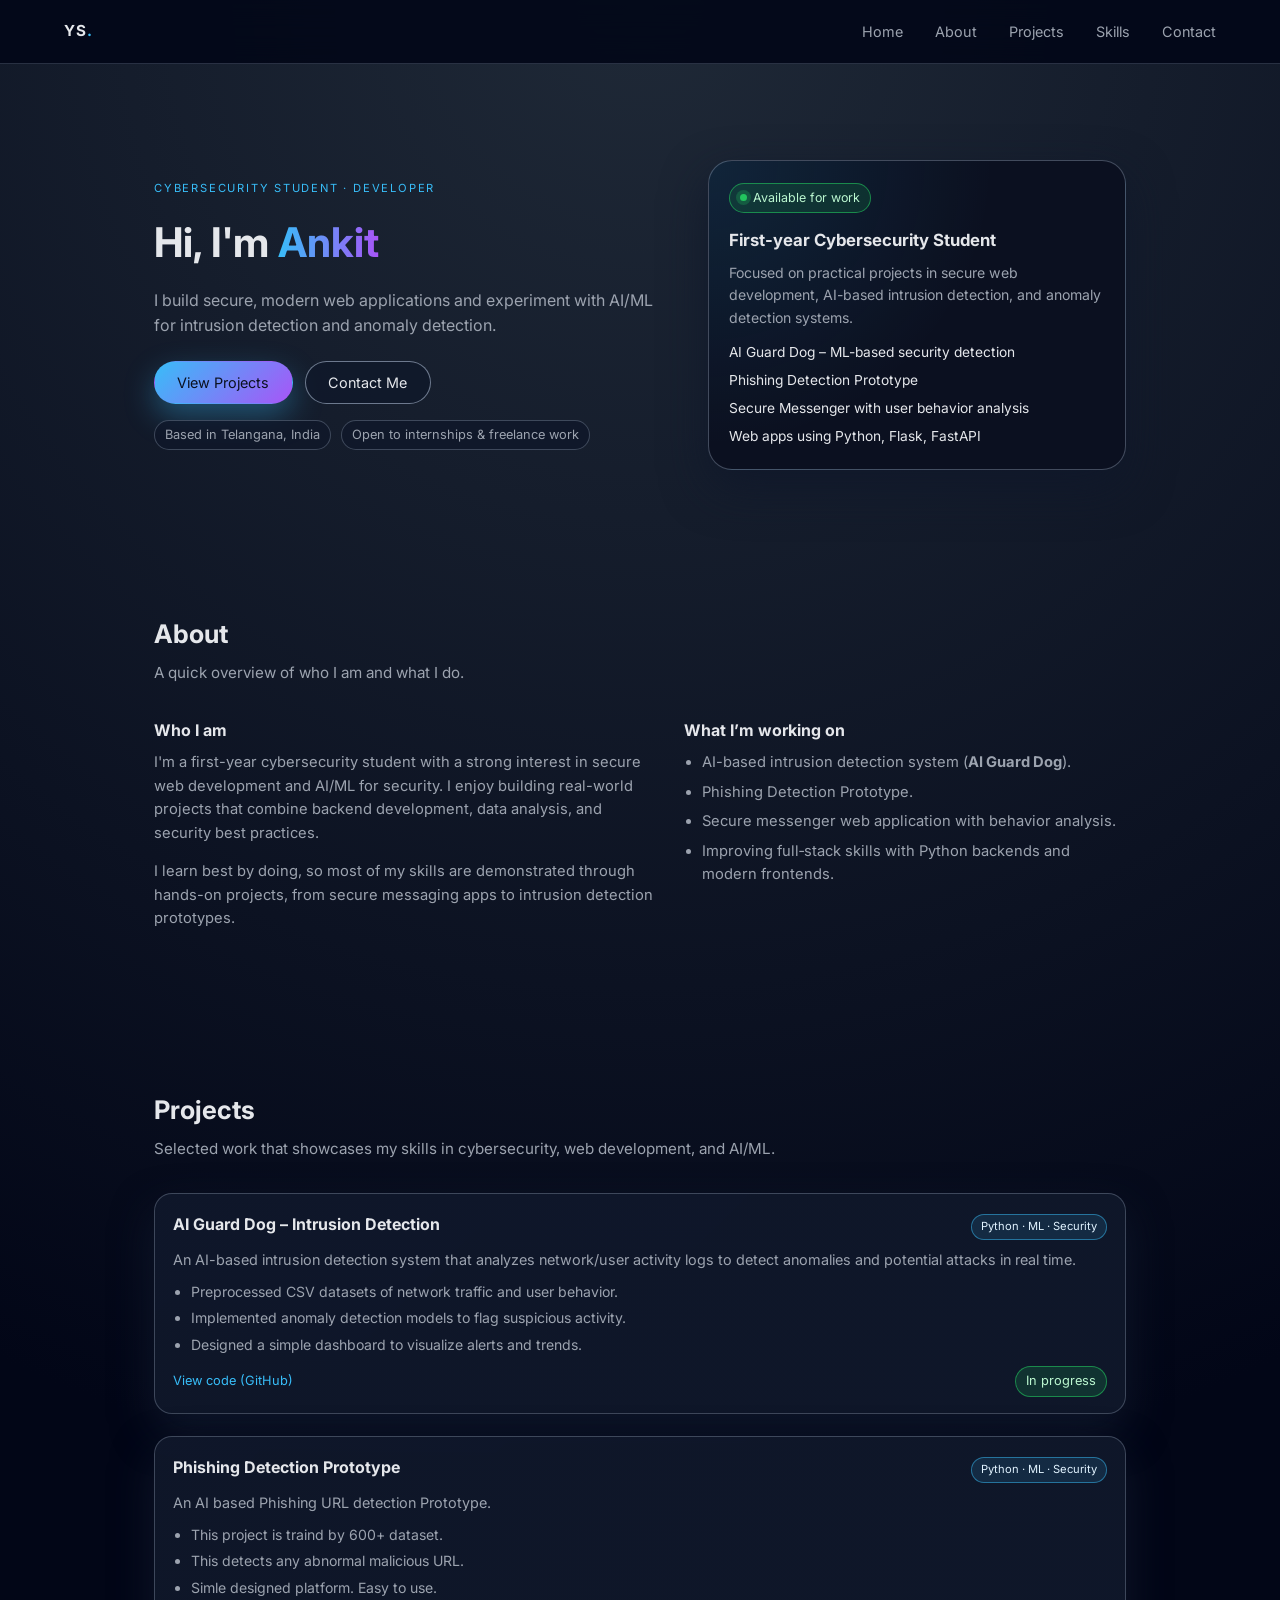
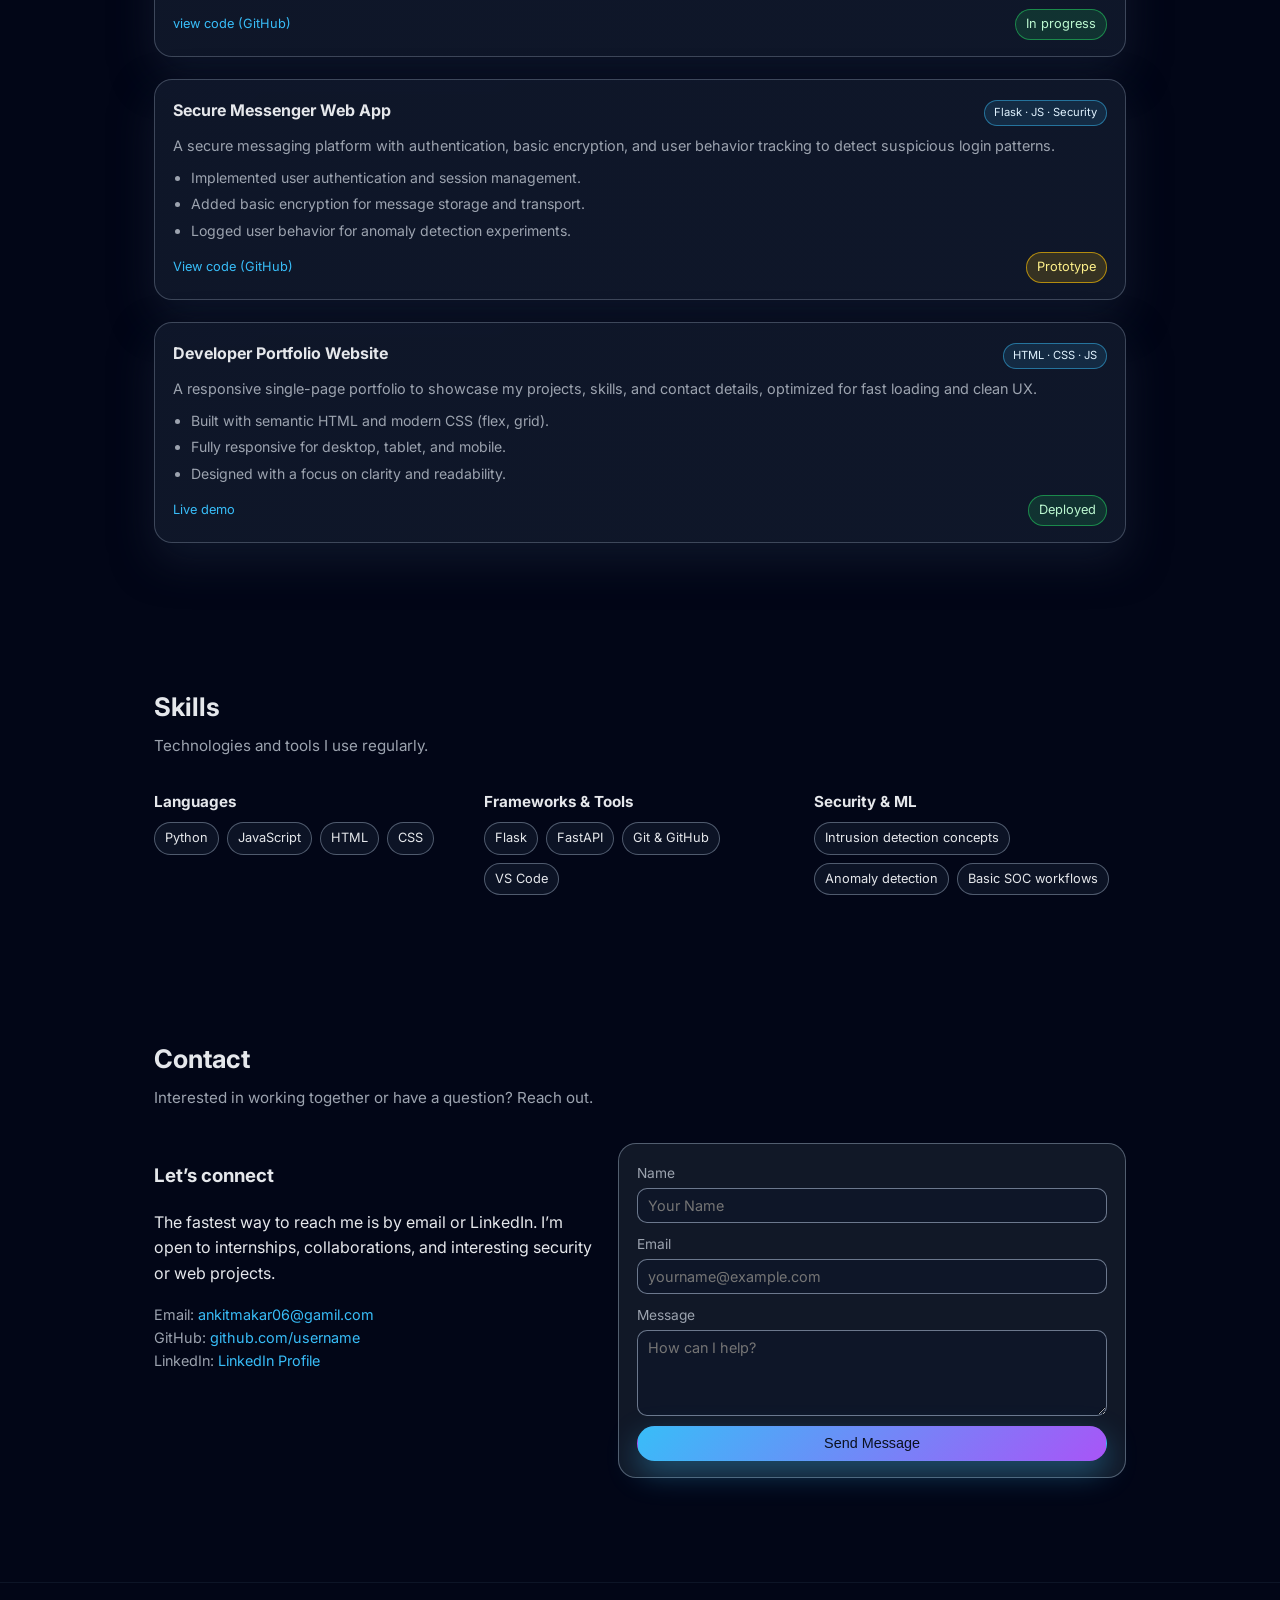
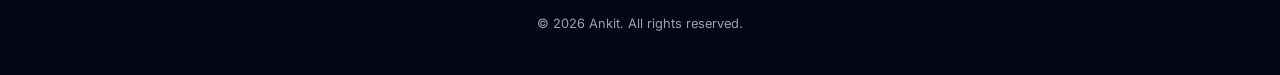
==== Portfolio/index.html @ e5dfcb3a "second part" ====
<!DOCTYPE html>
<html lang="en">
<head>
  <meta charset="UTF-8" />
  <meta name="viewport" content="width=device-width, initial-scale=1.0" />
  <title>Ankit Makar | Cybersecurity & Developer Portfolio</title>
  <link rel="stylesheet" href="style.css" />
  <link rel="preconnect" href="https://fonts.googleapis.com">
  <link rel="preconnect" href="https://fonts.gstatic.com" crossorigin>
  <link href="https://fonts.googleapis.com/css2?family=Inter:wght@300;400;500;600;700&display=swap" rel="stylesheet">
</head>
<body>
  <header class="top-nav">
    <div class="logo">YS<span>.</span></div>
    <nav>
      <a href="#home">Home</a>
      <a href="#about">About</a>
      <a href="#projects">Projects</a>
      <a href="#skills">Skills</a>
      <a href="#contact">Contact</a>
    </nav>
  </header>

  <main>
    <!-- Hero -->
    <section id="home" class="hero section">
      <div class="hero-text">
        <p class="eyebrow">Cybersecurity Student · Developer</p>
        <h1>Hi, I'm <span class="accent">Ankit</span></h1>
        <p class="subtitle">
          I build secure, modern web applications and experiment with AI/ML for intrusion detection and anomaly detection.
        </p>
        <div class="hero-actions">
          <a href="#projects" class="btn primary-btn">View Projects</a>
          <a href="#contact" class="btn ghost-btn">Contact Me</a>
        </div>
        <div class="hero-meta">
          <span>Based in Telangana, India</span>
          <span>Open to internships & freelance work</span>
        </div>
      </div>
      <div class="hero-card">
        <div class="status-badge">
          <span class="dot"></span>
          Available for work
        </div>
        <h2>First-year Cybersecurity Student</h2>
        <p>
          Focused on practical projects in secure web development, AI-based intrusion detection, and anomaly detection systems.
        </p>
        <ul class="hero-list">
          <li>AI Guard Dog – ML-based security detection</li>
          <li>Phishing Detection Prototype</li>
          <li>Secure Messenger with user behavior analysis</li>
          <li>Web apps using Python, Flask, FastAPI</li>
        </ul>
      </div>
    </section>

    <!-- About -->
    <section id="about" class="section">
      <div class="section-header">
        <h2>About</h2>
        <p>A quick overview of who I am and what I do.</p>
      </div>
      <div class="about-grid">
        <div>
          <h3>Who I am</h3>
          <p>
            I'm a first-year cybersecurity student with a strong interest in secure web development and AI/ML for security. 
            I enjoy building real-world projects that combine backend development, data analysis, and security best practices.
          </p>
          <p>
            I learn best by doing, so most of my skills are demonstrated through hands-on projects, from secure messaging apps to 
            intrusion detection prototypes.
          </p>
        </div>
        <div>
          <h3>What I’m working on</h3>
          <ul class="bullet-list">
            <li>AI-based intrusion detection system (<strong>AI Guard Dog</strong>).</li>
            <li>Phishing Detection Prototype.</li>
            <li>Secure messenger web application with behavior analysis.</li>
            <li>Improving full‑stack skills with Python backends and modern frontends.</li>
          </ul>
        </div>
      </div>
    </section>

    <!-- Projects -->
    <section id="projects" class="section">
      <div class="section-header">
        <h2>Projects</h2>
        <p>Selected work that showcases my skills in cybersecurity, web development, and AI/ML.</p>
      </div>

      <div class="projects-grid">
        <!-- Project 1 -->
        <article class="project-card">
          <div class="project-header">
            <h3>AI Guard Dog – Intrusion Detection</h3>
            <span class="tag">Python · ML · Security</span>
          </div>
          <p>
            An AI-based intrusion detection system that analyzes network/user activity logs to detect anomalies and potential attacks in real time.
          </p>
          <ul class="project-points">
            <li>Preprocessed CSV datasets of network traffic and user behavior.</li>
            <li>Implemented anomaly detection models to flag suspicious activity.</li>
            <li>Designed a simple dashboard to visualize alerts and trends.</li>
          </ul>
          <div class="project-footer">
            <a href="#" class="text-link">View code (GitHub)</a>
            <span class="pill">In progress</span>
          </div>
        </article>
        <!--Project 4-->
        <article class="project-card">
            <div class="project-header">
                <h3>Phishing Detection Prototype</h3>
                <span class="tag">Python · ML · Security</span>
            </div>
            <p>
              An AI based Phishing URL detection Prototype.
            </p>
            <ul class="project-points">
                <li>This project is traind by 600+ dataset.</li>
                <li>This detects any abnormal malicious URL.</li>
                <li>Simle designed platform. Easy to use.</li>
            </ul>
            <div class="project-footer">
                <a href="#" class="text-link">view code (GitHub)</a>
                <span class="pill">In progress</span>
            </div>
        </article>
        <!-- Project 2 -->
        <article class="project-card">
          <div class="project-header">
            <h3>Secure Messenger Web App</h3>
            <span class="tag">Flask · JS · Security</span>
          </div>
          <p>
            A secure messaging platform with authentication, basic encryption, and user behavior tracking to detect suspicious login patterns.
          </p>
          <ul class="project-points">
            <li>Implemented user authentication and session management.</li>
            <li>Added basic encryption for message storage and transport.</li>
            <li>Logged user behavior for anomaly detection experiments.</li>
          </ul>
          <div class="project-footer">
            <a href="#" class="text-link">View code (GitHub)</a>
            <span class="pill pill-secondary">Prototype</span>
          </div>
        </article>

        <!-- Project 3 -->
        <article class="project-card">
          <div class="project-header">
            <h3>Developer Portfolio Website</h3>
            <span class="tag">HTML · CSS · JS</span>
          </div>
          <p>
            A responsive single-page portfolio to showcase my projects, skills, and contact details, optimized for fast loading and clean UX.
          </p>
          <ul class="project-points">
            <li>Built with semantic HTML and modern CSS (flex, grid).</li>
            <li>Fully responsive for desktop, tablet, and mobile.</li>
            <li>Designed with a focus on clarity and readability.</li>
          </ul>
          <div class="project-footer">
            <a href="#" class="text-link">Live demo</a>
            <span class="pill">Deployed</span>
          </div>
        </article>
      </div>
    </section>

    <!-- Skills -->
    <section id="skills" class="section">
      <div class="section-header">
        <h2>Skills</h2>
        <p>Technologies and tools I use regularly.</p>
      </div>
      <div class="skills-grid">
        <div class="skills-column">
          <h3>Languages</h3>
          <ul class="chip-list">
            <li class="chip">Python</li>
            <li class="chip">JavaScript</li>
            <li class="chip">HTML</li>
            <li class="chip">CSS</li>
          </ul>
        </div>
        <div class="skills-column">
          <h3>Frameworks & Tools</h3>
          <ul class="chip-list">
            <li class="chip">Flask</li>
            <li class="chip">FastAPI</li>
            <li class="chip">Git & GitHub</li>
            <li class="chip">VS Code</li>
          </ul>
        </div>
        <div class="skills-column">
          <h3>Security & ML</h3>
          <ul class="chip-list">
            <li class="chip">Intrusion detection concepts</li>
            <li class="chip">Anomaly detection</li>
            <li class="chip">Basic SOC workflows</li>
          </ul>
        </div>
      </div>
    </section>

    <!-- Contact -->
    <section id="contact" class="section">
      <div class="section-header">
        <h2>Contact</h2>
        <p>Interested in working together or have a question? Reach out.</p>
      </div>
      <div class="contact-grid">
        <div>
          <h3>Let’s connect</h3>
          <p>
            The fastest way to reach me is by email or LinkedIn. I’m open to internships, collaborations, and interesting security or web projects.
          </p>
          <ul class="contact-list">
            <li>Email: <a href="mailto:ankitmakar06@gmail.com">ankitmakar06@gamil.com</a></li>
            <li>GitHub: <a href="https://github.com/username" target="_blank">github.com/username</a></li>  <!-- After few days-->
            <li>LinkedIn: <a href="#" target="_blank">LinkedIn Profile</a></li>     <!--After few days I will add this-->
          </ul>
        </div>
        <form class="contact-form" onsubmit="event.preventDefault(); alert('Thanks for reaching out!');">
          <div class="form-row">
            <label for="name">Name</label>
            <input id="name" type="text" placeholder="Your Name" required />
          </div>
          <div class="form-row">
            <label for="email">Email</label>
            <input id="email" type="email" placeholder="yourname@example.com" required />
          </div>
          <div class="form-row">
            <label for="message">Message</label>
            <textarea id="message" rows="4" placeholder="How can I help?" required></textarea>
          </div>
          <button type="submit" class="btn primary-btn full-width">Send Message</button>
        </form>
      </div>
    </section>
  </main>

  <footer class="footer">
    <p>© <span id="year"></span> Ankit. All rights reserved.</p>
  </footer>

  <script src="script.js"></script>
</body>
</html>
---- Portfolio/style.css ----
:root {
  --bg: #050816;
  --bg-elevated: #0b1020;
  --bg-soft: #111827;
  --accent: #38bdf8;
  --accent-soft: rgba(56, 189, 248, 0.12);
  --accent-strong: #0284c7;
  --text: #e5e7eb;
  --text-muted: #9ca3af;
  --border-subtle: rgba(148, 163, 184, 0.35);
  --shadow-soft: 0 18px 45px rgba(15, 23, 42, 0.85);
  --radius-lg: 18px;
  --radius-md: 12px;
  --radius-pill: 999px;
  --nav-height: 64px;
}

*,
*::before,
*::after {
  box-sizing: border-box;
}

html, body {
  margin: 0;
  padding: 0;
  scroll-behavior: smooth;
}

body {
  font-family: "Inter", system-ui, -apple-system, BlinkMacSystemFont, "Segoe UI", sans-serif;
  background: radial-gradient(circle at top, #1f2937 0, #020617 45%, #020617 100%);
  color: var(--text);
  line-height: 1.6;
}

/* Top nav */
.top-nav {
  position: sticky;
  top: 0;
  z-index: 40;
  height: var(--nav-height);
  display: flex;
  align-items: center;
  justify-content: space-between;
  padding: 0 5vw;
  background: rgba(2, 6, 23, 0.88);
  backdrop-filter: blur(14px);
  border-bottom: 1px solid rgba(148, 163, 184, 0.26);
}

.logo {
  font-weight: 700;
  letter-spacing: 0.08em;
  text-transform: uppercase;
  font-size: 0.95rem;
}

.logo span {
  color: var(--accent);
}

.top-nav nav a {
  margin-left: 1.75rem;
  font-size: 0.9rem;
  color: var(--text-muted);
  text-decoration: none;
  position: relative;
  padding-bottom: 4px;
  transition: color 0.2s ease;
}

.top-nav nav a::after {
  content: "";
  position: absolute;
  left: 0;
  bottom: 0;
  width: 0;
  height: 2px;
  background: linear-gradient(90deg, var(--accent), var(--accent-strong));
  border-radius: 999px;
  transition: width 0.2s ease;
}

.top-nav nav a:hover {
  color: var(--text);
}

.top-nav nav a:hover::after {
  width: 100%;
}

/* Layout */
.section {
  padding: 72px 5vw;
  max-width: 1100px;
  margin: 0 auto;
}

.section-header {
  margin-bottom: 32px;
}

.section-header h2 {
  font-size: 1.6rem;
  margin: 0 0 6px;
}

.section-header p {
  margin: 0;
  color: var(--text-muted);
  font-size: 0.95rem;
}

/* Hero */
.hero {
  display: grid;
  gap: 32px;
  grid-template-columns: minmax(0, 2fr) minmax(0, 1.6fr);
  align-items: center;
  padding-top: 96px;
}

.eyebrow {
  text-transform: uppercase;
  letter-spacing: 0.16em;
  font-size: 0.7rem;
  color: var(--accent);
  margin: 0 0 12px;
}

.hero h1 {
  font-size: clamp(2.3rem, 3.2vw, 3rem);
  margin: 0 0 12px;
}

.accent {
  background: linear-gradient(90deg, #38bdf8, #a855f7);
  -webkit-background-clip: text;
  color: transparent;
}

.subtitle {
  margin: 0 0 22px;
  color: var(--text-muted);
  max-width: 560px;
}

.hero-actions {
  display: flex;
  flex-wrap: wrap;
  gap: 12px;
  margin-bottom: 16px;
}

.btn {
  display: inline-flex;
  align-items: center;
  justify-content: center;
  border-radius: var(--radius-pill);
  padding: 0.55rem 1.4rem;
  font-size: 0.9rem;
  border: 1px solid transparent;
  cursor: pointer;
  text-decoration: none;
  transition: background 0.15s ease, color 0.15s ease, transform 0.1s ease, box-shadow 0.15s ease, border-color 0.15s ease;
}

.primary-btn {
  background: linear-gradient(135deg, #38bdf8, #a855f7);
  color: #0b1120;
  box-shadow: 0 12px 30px rgba(56, 189, 248, 0.35);
}

.primary-btn:hover {
  transform: translateY(-1px);
  box-shadow: 0 16px 38px rgba(56, 189, 248, 0.45);
}

.ghost-btn {
  border-color: rgba(148, 163, 184, 0.7);
  color: var(--text);
  background: rgba(15, 23, 42, 0.7);
}

.ghost-btn:hover {
  border-color: var(--accent);
  color: var(--accent);
}

.hero-meta {
  display: flex;
  flex-wrap: wrap;
  gap: 10px;
  font-size: 0.8rem;
  color: var(--text-muted);
}

.hero-meta span {
  padding: 4px 10px;
  border-radius: var(--radius-pill);
  border: 1px solid rgba(148, 163, 184, 0.35);
  background: rgba(15, 23, 42, 0.75);
}

/* Hero side card */
.hero-card {
  border-radius: 24px;
  padding: 22px 20px;
  background: radial-gradient(circle at top left, rgba(56, 189, 248, 0.12), transparent 55%), var(--bg-elevated);
  border: 1px solid rgba(148, 163, 184, 0.4);
  box-shadow: var(--shadow-soft);
}

.status-badge {
  display: inline-flex;
  align-items: center;
  gap: 6px;
  font-size: 0.78rem;
  padding: 4px 10px;
  border-radius: var(--radius-pill);
  background: rgba(22, 163, 74, 0.18);
  color: #bbf7d0;
  border: 1px solid rgba(34, 197, 94, 0.6);
  margin-bottom: 14px;
}

.status-badge .dot {
  width: 7px;
  height: 7px;
  border-radius: 999px;
  background: #22c55e;
  box-shadow: 0 0 0 4px rgba(34, 197, 94, 0.25);
}

.hero-card h2 {
  margin: 0 0 8px;
  font-size: 1.05rem;
}

.hero-card p {
  margin: 0 0 12px;
  color: var(--text-muted);
  font-size: 0.88rem;
}

.hero-list {
  list-style: none;
  padding: 0;
  margin: 0;
  font-size: 0.86rem;
  color: var(--text);
}

.hero-list li + li {
  margin-top: 6px;
}

/* About */
.about-grid {
  display: grid;
  gap: 24px;
  grid-template-columns: minmax(0, 1.6fr) minmax(0, 1.4fr);
}

.about-grid h3 {
  margin-top: 0;
  margin-bottom: 8px;
  font-size: 1rem;
}

.about-grid p {
  margin-top: 0;
  font-size: 0.92rem;
  color: var(--text-muted);
}

.bullet-list {
  list-style: disc;
  padding-left: 18px;
  margin: 0;
  color: var(--text-muted);
  font-size: 0.92rem;
}

.bullet-list li + li {
  margin-top: 6px;
}

/* Projects */
.projects-grid {
  display: grid;
  gap: 22px;
}

.project-card {
  border-radius: var(--radius-lg);
  background: linear-gradient(135deg, rgba(15, 23, 42, 0.96), rgba(15, 23, 42, 0.98));
  border: 1px solid var(--border-subtle);
  padding: 18px 18px 16px;
  box-shadow: 0 18px 40px rgba(15, 23, 42, 0.95);
}

.project-header {
  display: flex;
  justify-content: space-between;
  gap: 10px;
  align-items: baseline;
  margin-bottom: 8px;
}

.project-header h3 {
  margin: 0;
  font-size: 1rem;
}

.tag {
  font-size: 0.7rem;
  padding: 3px 9px;
  border-radius: var(--radius-pill);
  background: var(--accent-soft);
  color: #e0f2fe;
  border: 1px solid rgba(56, 189, 248, 0.5);
}

.project-card p {
  margin: 0 0 10px;
  color: var(--text-muted);
  font-size: 0.9rem;
}

.project-points {
  list-style: disc;
  padding-left: 18px;
  margin: 0 0 10px;
  color: var(--text-muted);
  font-size: 0.88rem;
}

.project-points li + li {
  margin-top: 4px;
}

.project-footer {
  display: flex;
  justify-content: space-between;
  align-items: center;
  font-size: 0.8rem;
}

.text-link {
  color: var(--accent);
  text-decoration: none;
}

.text-link:hover {
  text-decoration: underline;
}

.pill {
  padding: 4px 10px;
  border-radius: var(--radius-pill);
  background: rgba(34, 197, 94, 0.16);
  color: #bbf7d0;
  border: 1px solid rgba(34, 197, 94, 0.6);
}

.pill-secondary {
  background: rgba(234, 179, 8, 0.18);
  color: #fef08a;
  border-color: rgba(234, 179, 8, 0.7);
}

/* Skills */
.skills-grid {
  display: grid;
  gap: 18px;
  grid-template-columns: repeat(3, minmax(0, 1fr));
}

.skills-column h3 {
  margin: 0 0 8px;
  font-size: 0.95rem;
}

.chip-list {
  list-style: none;
  padding: 0;
  margin: 0;
  display: flex;
  flex-wrap: wrap;
  gap: 8px;
}

.chip {
  font-size: 0.8rem;
  padding: 5px 10px;
  border-radius: var(--radius-pill);
  border: 1px solid rgba(148, 163, 184, 0.5);
  background: rgba(15, 23, 42, 0.8);
}

/* Contact */
.contact-grid {
  display: grid;
  gap: 24px;
  grid-template-columns: minmax(0, 1.3fr) minmax(0, 1.5fr);
}

.contact-list {
  list-style: none;
  padding: 0;
  margin: 12px 0 0;
  font-size: 0.9rem;
  color: var(--text-muted);
}

.contact-list a {
  color: var(--accent);
  text-decoration: none;
}

.contact-list a:hover {
  text-decoration: underline;
}

.contact-form {
  border-radius: var(--radius-lg);
  padding: 18px 18px 16px;
  background: var(--bg-soft);
  border: 1px solid rgba(148, 163, 184, 0.5);
}

.form-row {
  display: flex;
  flex-direction: column;
  gap: 4px;
  margin-bottom: 10px;
  font-size: 0.86rem;
}

.form-row label {
  color: var(--text-muted);
}

.form-row input,
.form-row textarea {
  border-radius: 10px;
  border: 1px solid rgba(148, 163, 184, 0.7);
  background: rgba(15, 23, 42, 0.9);
  color: var(--text);
  padding: 8px 10px;
  font-family: inherit;
  font-size: 0.9rem;
  outline: none;
}

.form-row input:focus,
.form-row textarea:focus {
  border-color: var(--accent);
  box-shadow: 0 0 0 1px rgba(56, 189, 248, 0.5);
}

.form-row textarea {
  resize: vertical;
  min-height: 80px;
}

.full-width {
  width: 100%;
}

/* Footer */
.footer {
  padding: 18px 5vw 28px;
  text-align: center;
  font-size: 0.8rem;
  color: var(--text-muted);
  border-top: 1px solid rgba(15, 23, 42, 0.9);
  margin-top: 32px;
}

/* Responsive */
@media (max-width: 900px) {
  .hero {
    grid-template-columns: 1fr;
  }

  .about-grid,
  .contact-grid,
  .skills-grid {
    grid-template-columns: 1fr;
  }

  .top-nav nav a {
    margin-left: 1rem;
  }
}

@media (max-width: 640px) {
  .top-nav {
    padding: 0 4vw;
  }

  .top-nav nav a {
    display: none; /* simple mobile: could later replace with burger */
  }

  .section {
    padding-inline: 4vw;
  }

  .hero {
    padding-top: 80px;
  }
}
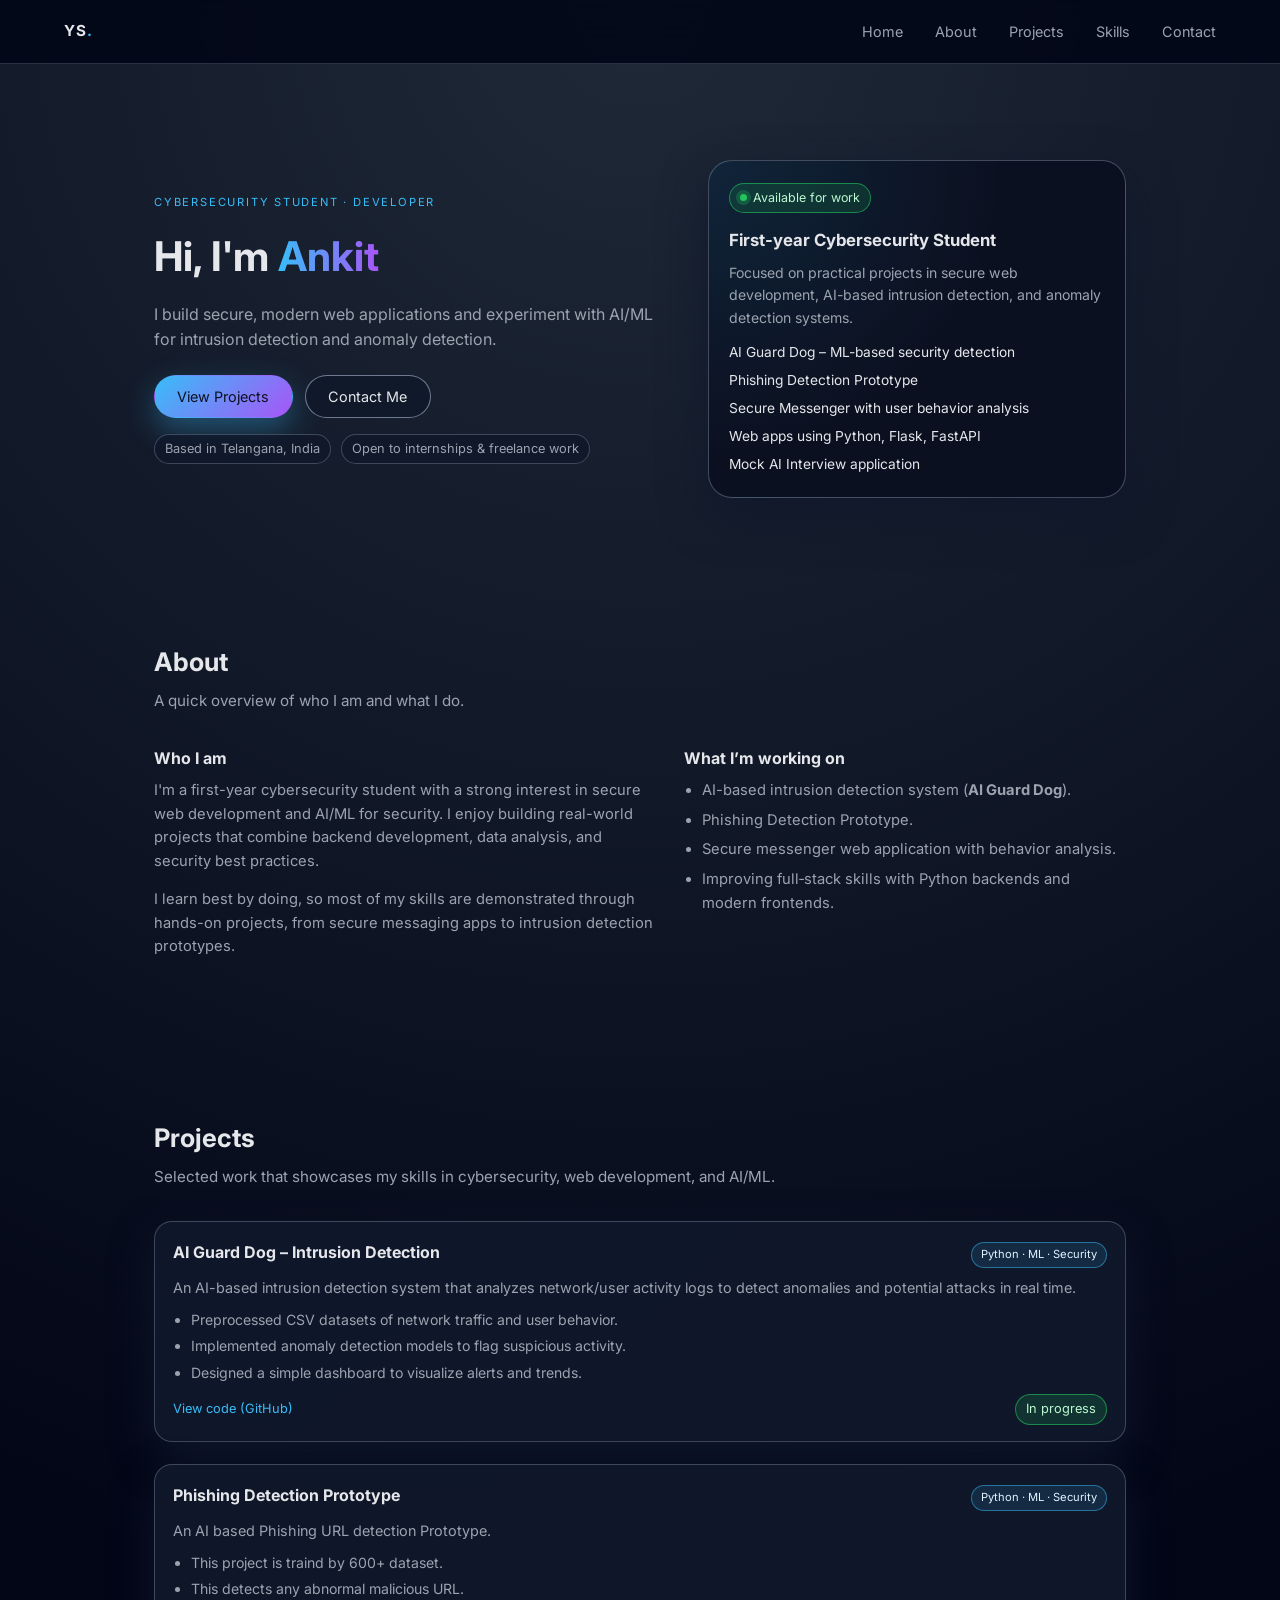
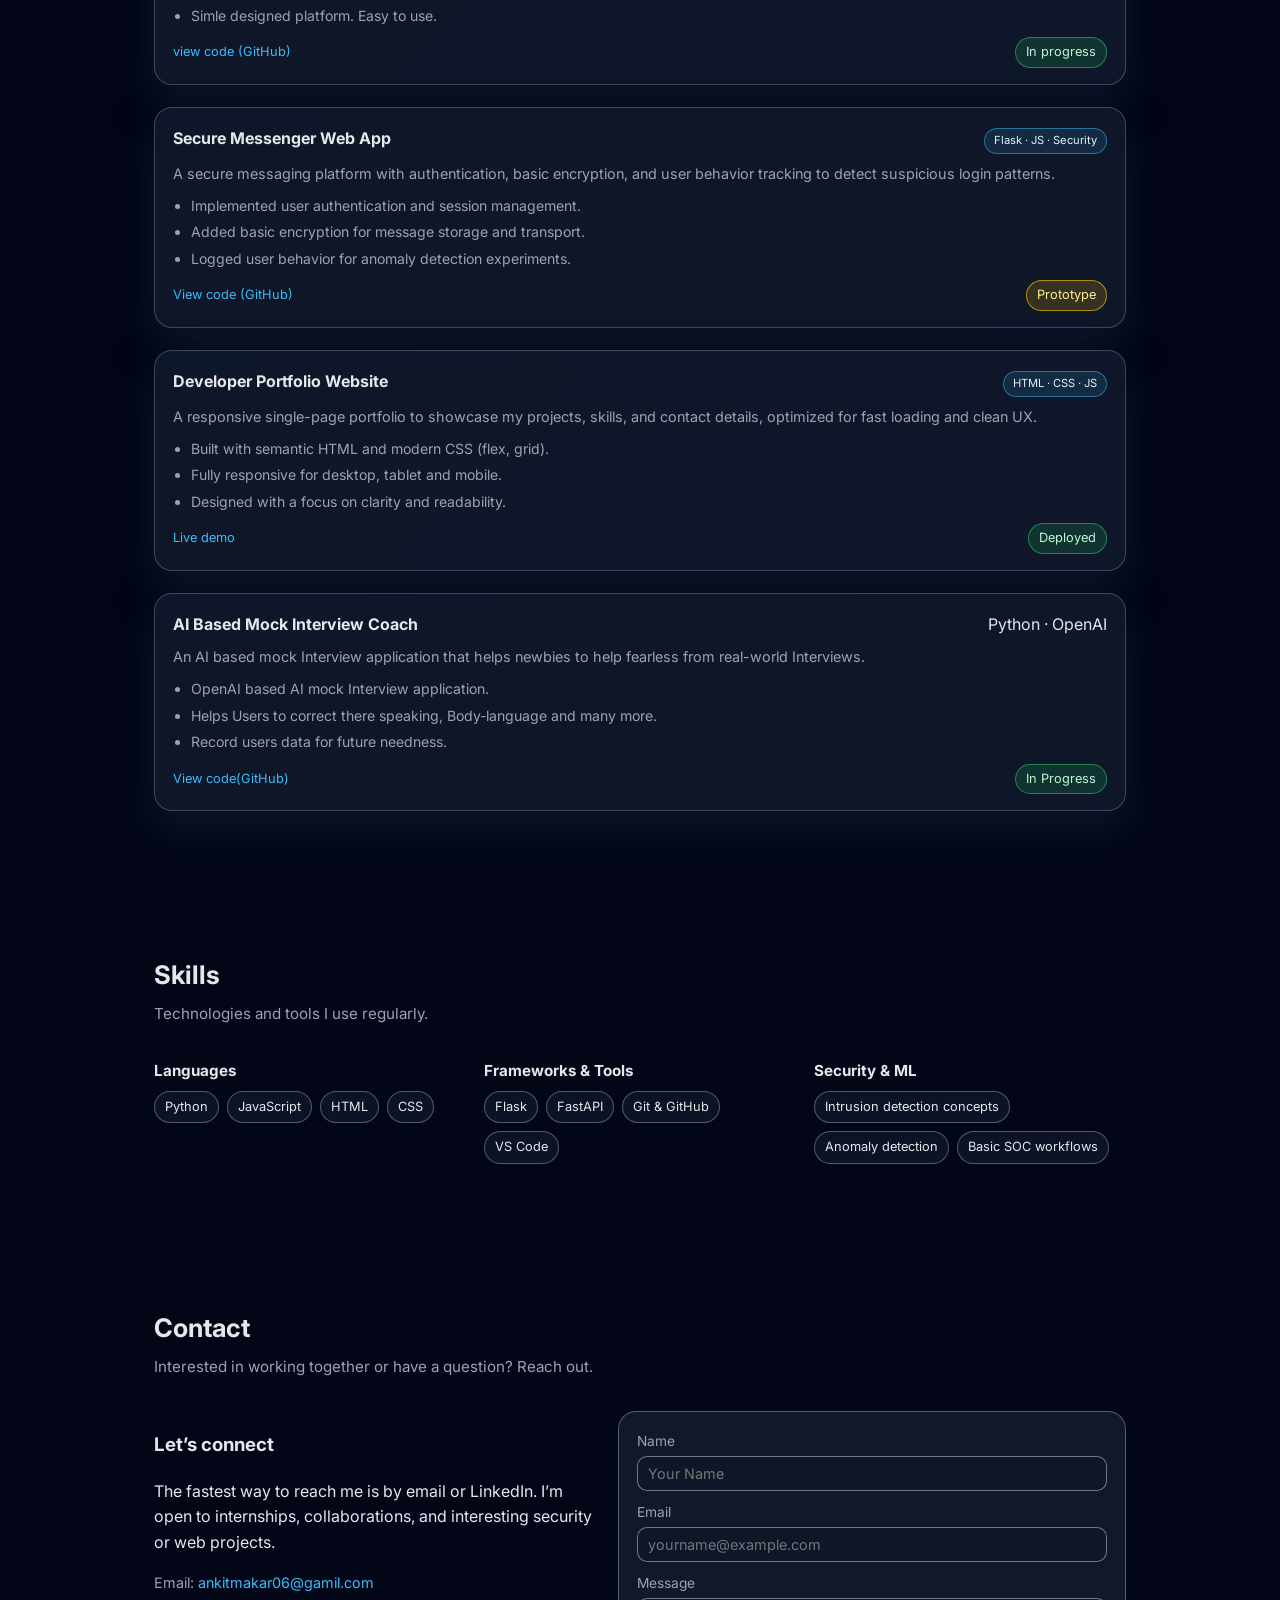
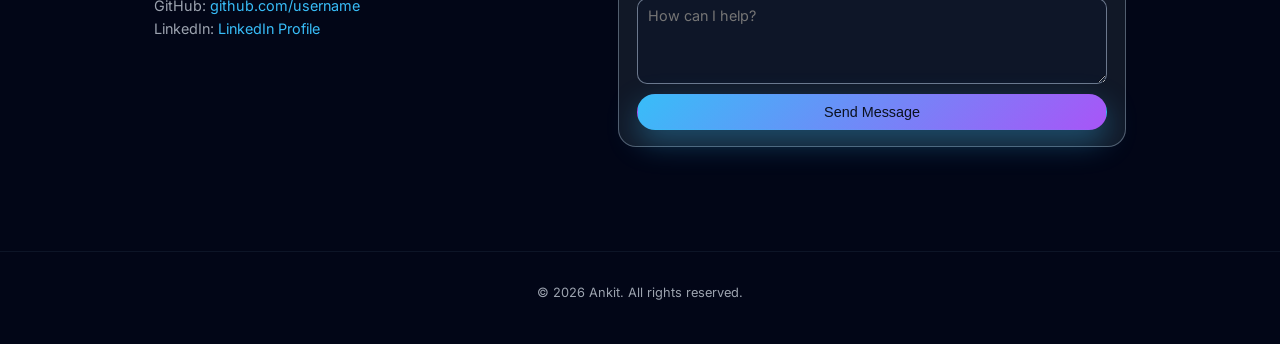
==== commit b08672c2: "Add a new project" ====
--- a/Portfolio/index.html
+++ b/Portfolio/index.html
@@ -53,6 +53,7 @@
           <li>Phishing Detection Prototype</li>
           <li>Secure Messenger with user behavior analysis</li>
           <li>Web apps using Python, Flask, FastAPI</li>
+          <li>Mock AI Interview application</li>
         </ul>
       </div>
     </section>
@@ -164,12 +165,31 @@
           </p>
           <ul class="project-points">
             <li>Built with semantic HTML and modern CSS (flex, grid).</li>
-            <li>Fully responsive for desktop, tablet, and mobile.</li>
+            <li>Fully responsive for desktop, tablet and mobile.</li>
             <li>Designed with a focus on clarity and readability.</li>
           </ul>
           <div class="project-footer">
             <a href="#" class="text-link">Live demo</a>
             <span class="pill">Deployed</span>
+          </div>
+        </article>
+        <!--Project 5-->
+        <article class="project-card">
+          <div class="project-header">
+            <h3>AI Based Mock Interview Coach</h3>
+            <span calss="tag">Python · OpenAI</span>
+          </div>
+          <p>
+            An AI based mock Interview application that helps newbies to help fearless from real-world Interviews.
+          </p>
+          <ul class="project-points">
+            <li>OpenAI based AI mock Interview application.</li>
+            <li>Helps Users to correct there speaking, Body-language and many more.</li>
+            <li>Record users data for future needness.</li>
+          </ul>
+          <div class="project-footer">
+            <a herf="#" class="text-link">View code(GitHub)</a>
+            <span class="pill">In Progress</span>
           </div>
         </article>
       </div>
--- a/Portfolio/style.css
+++ b/Portfolio/style.css
@@ -45,6 +45,7 @@
   justify-content: space-between;
   padding: 0 5vw;
   background: rgba(2, 6, 23, 0.88);
+  -webkit-backdrop-filter: blur(14px);
   backdrop-filter: blur(14px);
   border-bottom: 1px solid rgba(148, 163, 184, 0.26);
 }
@@ -137,6 +138,7 @@
 .accent {
   background: linear-gradient(90deg, #38bdf8, #a855f7);
   -webkit-background-clip: text;
+  background-clip: text;
   color: transparent;
 }
 
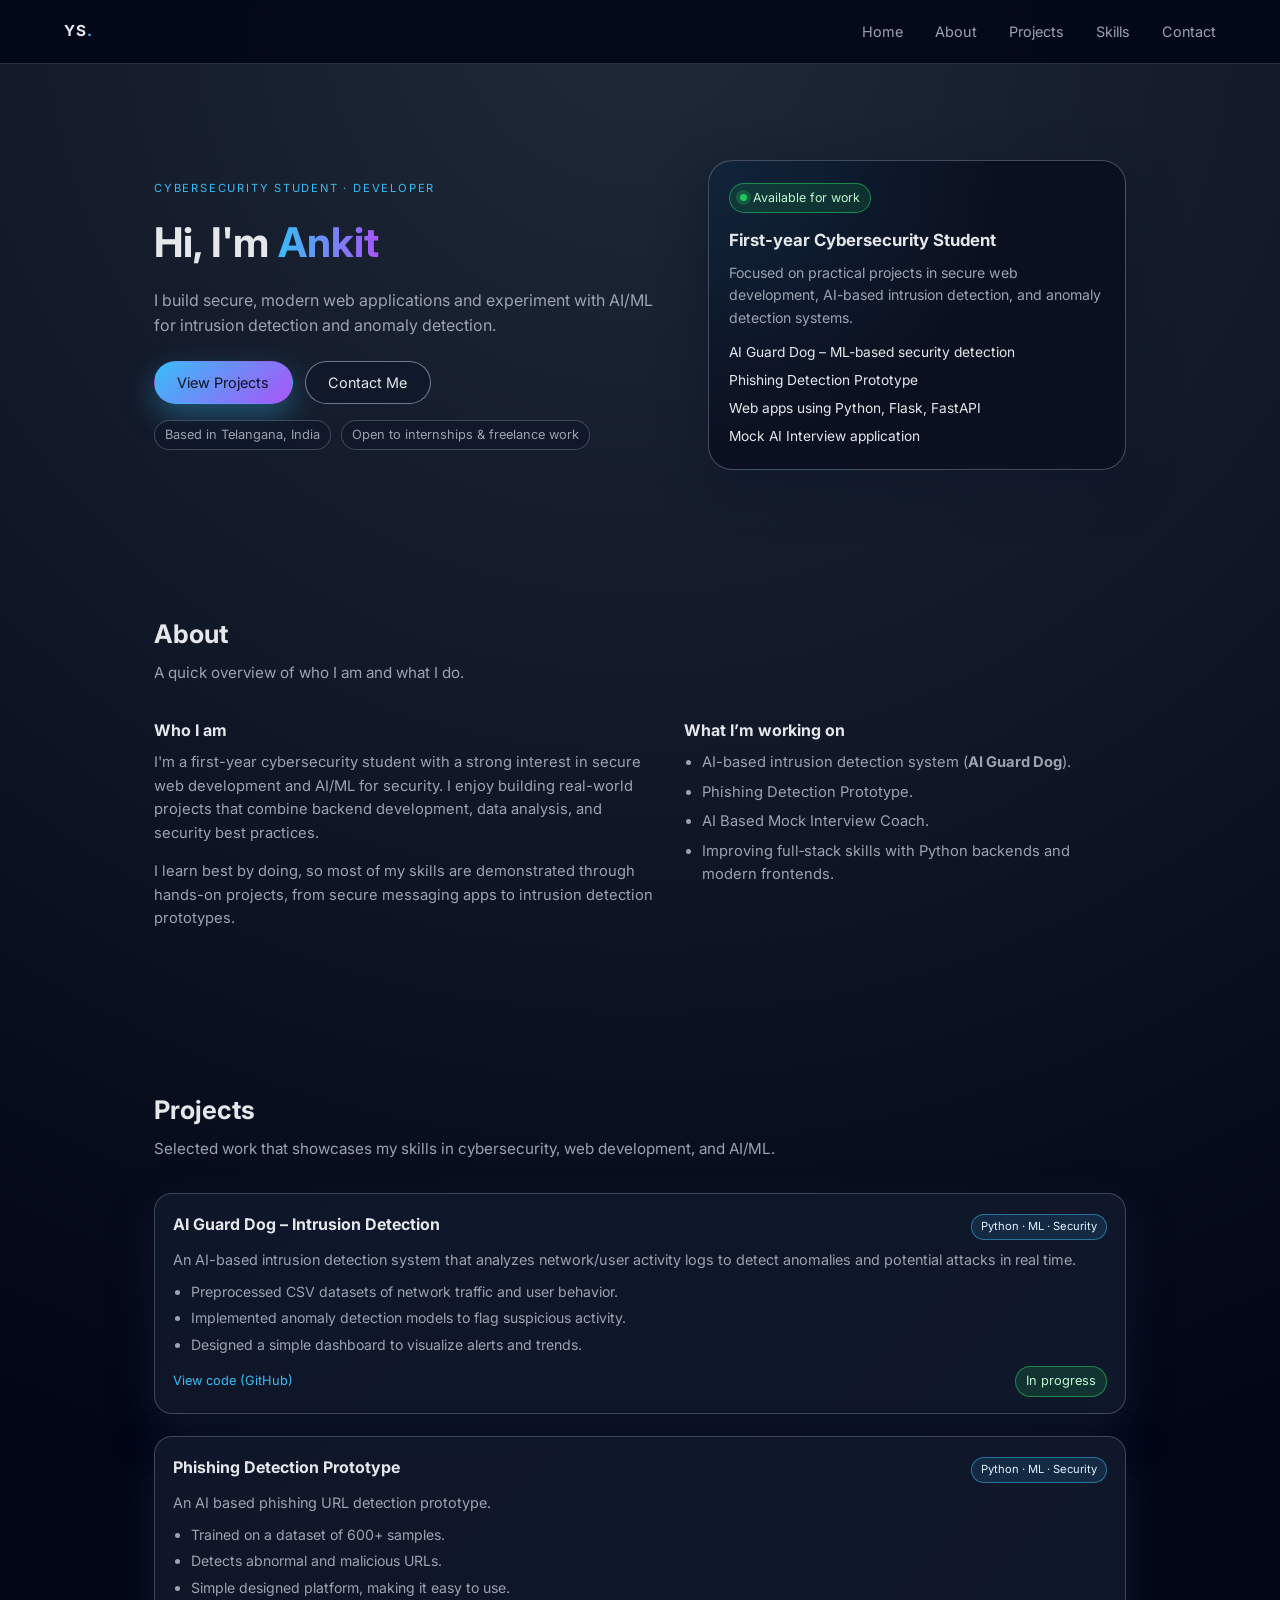
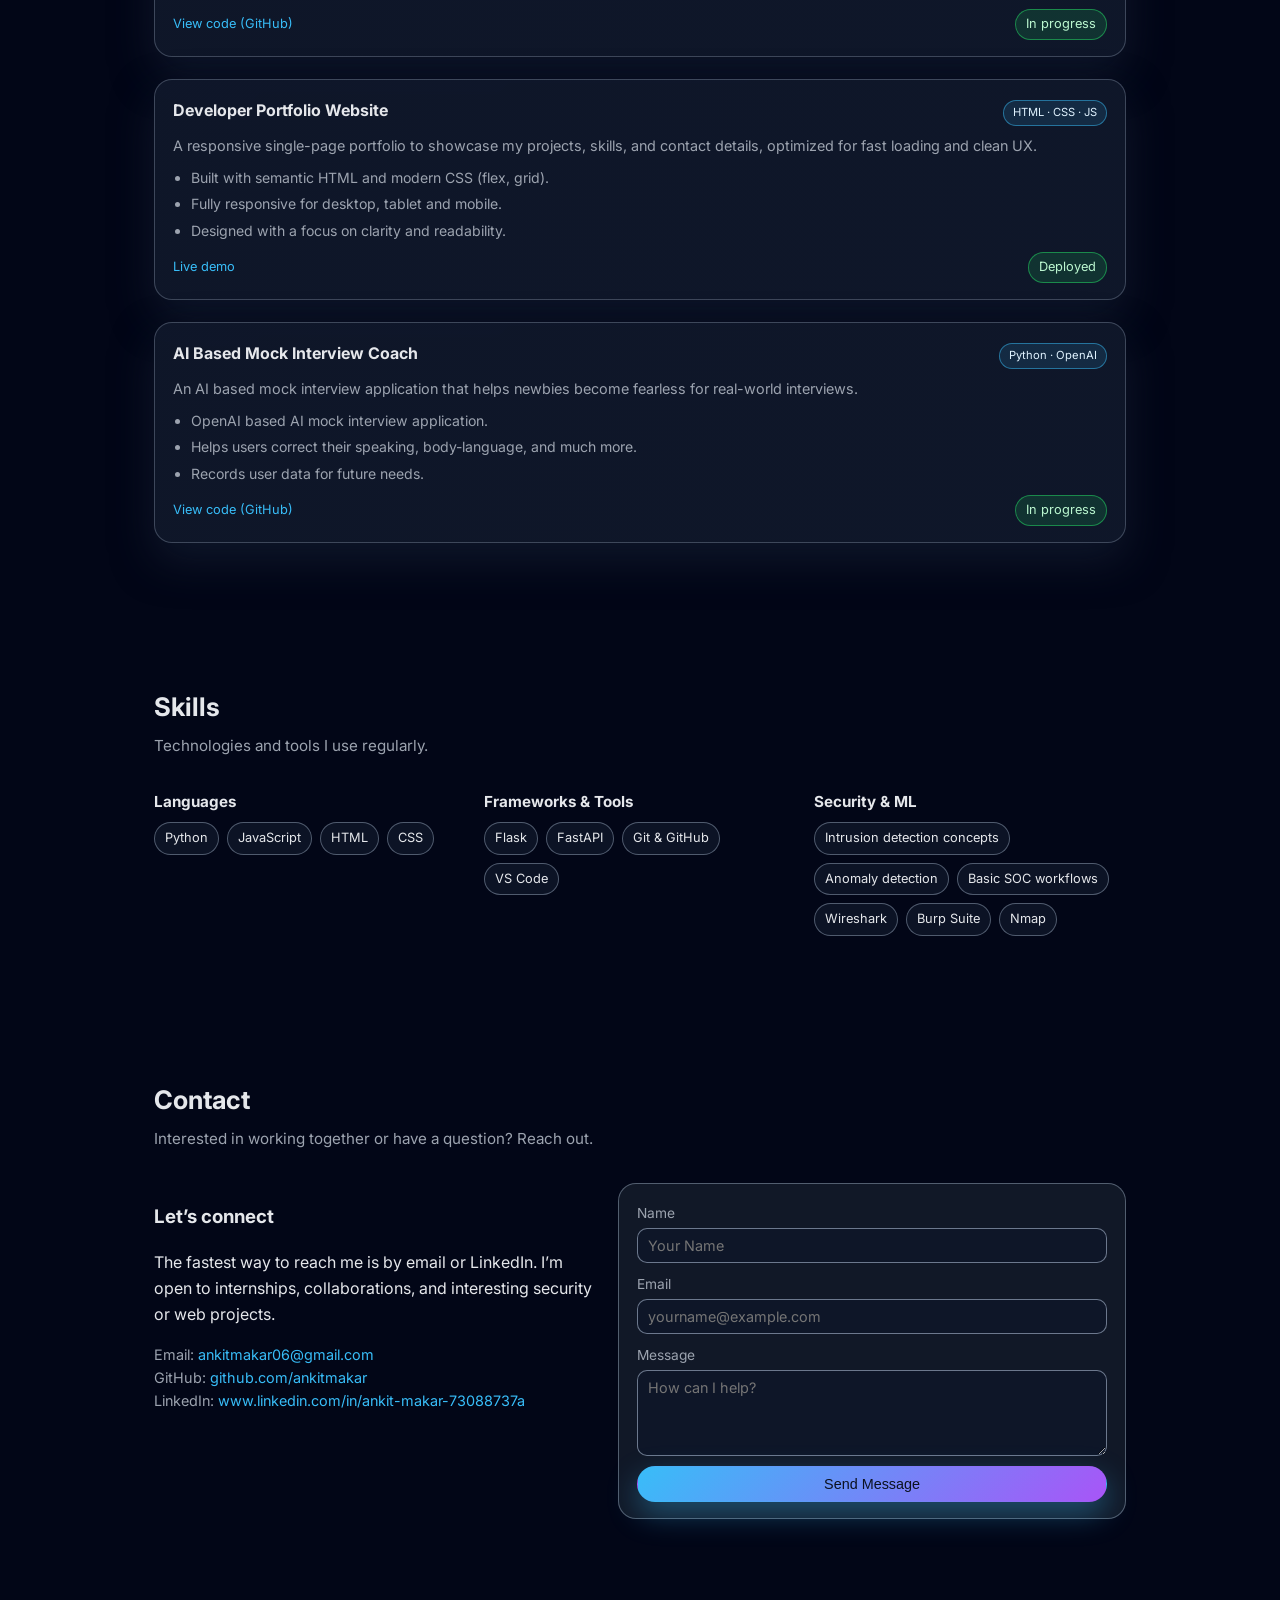
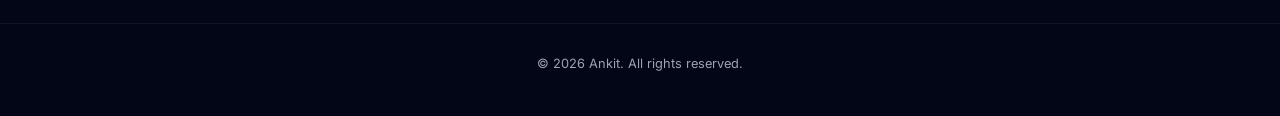
==== commit b05049da: "Fix some skills & projects" ====
--- a/Portfolio/index.html
+++ b/Portfolio/index.html
@@ -1,5 +1,6 @@
 <!DOCTYPE html>
 <html lang="en">
+
 <head>
   <meta charset="UTF-8" />
   <meta name="viewport" content="width=device-width, initial-scale=1.0" />
@@ -9,6 +10,7 @@
   <link rel="preconnect" href="https://fonts.gstatic.com" crossorigin>
   <link href="https://fonts.googleapis.com/css2?family=Inter:wght@300;400;500;600;700&display=swap" rel="stylesheet">
 </head>
+
 <body>
   <header class="top-nav">
     <div class="logo">YS<span>.</span></div>
@@ -28,7 +30,8 @@
         <p class="eyebrow">Cybersecurity Student · Developer</p>
         <h1>Hi, I'm <span class="accent">Ankit</span></h1>
         <p class="subtitle">
-          I build secure, modern web applications and experiment with AI/ML for intrusion detection and anomaly detection.
+          I build secure, modern web applications and experiment with AI/ML for intrusion detection and anomaly
+          detection.
         </p>
         <div class="hero-actions">
           <a href="#projects" class="btn primary-btn">View Projects</a>
@@ -46,12 +49,12 @@
         </div>
         <h2>First-year Cybersecurity Student</h2>
         <p>
-          Focused on practical projects in secure web development, AI-based intrusion detection, and anomaly detection systems.
+          Focused on practical projects in secure web development, AI-based intrusion detection, and anomaly detection
+          systems.
         </p>
         <ul class="hero-list">
           <li>AI Guard Dog – ML-based security detection</li>
           <li>Phishing Detection Prototype</li>
-          <li>Secure Messenger with user behavior analysis</li>
           <li>Web apps using Python, Flask, FastAPI</li>
           <li>Mock AI Interview application</li>
         </ul>
@@ -68,11 +71,14 @@
         <div>
           <h3>Who I am</h3>
           <p>
-            I'm a first-year cybersecurity student with a strong interest in secure web development and AI/ML for security. 
-            I enjoy building real-world projects that combine backend development, data analysis, and security best practices.
-          </p>
-          <p>
-            I learn best by doing, so most of my skills are demonstrated through hands-on projects, from secure messaging apps to 
+            I'm a first-year cybersecurity student with a strong interest in secure web development and AI/ML for
+            security.
+            I enjoy building real-world projects that combine backend development, data analysis, and security best
+            practices.
+          </p>
+          <p>
+            I learn best by doing, so most of my skills are demonstrated through hands-on projects, from secure
+            messaging apps to
             intrusion detection prototypes.
           </p>
         </div>
@@ -81,7 +87,7 @@
           <ul class="bullet-list">
             <li>AI-based intrusion detection system (<strong>AI Guard Dog</strong>).</li>
             <li>Phishing Detection Prototype.</li>
-            <li>Secure messenger web application with behavior analysis.</li>
+            <li>AI Based Mock Interview Coach.</li>
             <li>Improving full‑stack skills with Python backends and modern frontends.</li>
           </ul>
         </div>
@@ -103,7 +109,8 @@
             <span class="tag">Python · ML · Security</span>
           </div>
           <p>
-            An AI-based intrusion detection system that analyzes network/user activity logs to detect anomalies and potential attacks in real time.
+            An AI-based intrusion detection system that analyzes network/user activity logs to detect anomalies and
+            potential attacks in real time.
           </p>
           <ul class="project-points">
             <li>Preprocessed CSV datasets of network traffic and user behavior.</li>
@@ -111,46 +118,28 @@
             <li>Designed a simple dashboard to visualize alerts and trends.</li>
           </ul>
           <div class="project-footer">
-            <a href="#" class="text-link">View code (GitHub)</a>
+            <a href="https://github.com/ankitmakar/ShadowBytes-AI-Guard-Dogs/tree/master" class="text-link">View code
+              (GitHub)</a>
             <span class="pill">In progress</span>
           </div>
         </article>
-        <!--Project 4-->
-        <article class="project-card">
-            <div class="project-header">
-                <h3>Phishing Detection Prototype</h3>
-                <span class="tag">Python · ML · Security</span>
-            </div>
-            <p>
-              An AI based Phishing URL detection Prototype.
-            </p>
-            <ul class="project-points">
-                <li>This project is traind by 600+ dataset.</li>
-                <li>This detects any abnormal malicious URL.</li>
-                <li>Simle designed platform. Easy to use.</li>
-            </ul>
-            <div class="project-footer">
-                <a href="#" class="text-link">view code (GitHub)</a>
-                <span class="pill">In progress</span>
-            </div>
-        </article>
         <!-- Project 2 -->
         <article class="project-card">
           <div class="project-header">
-            <h3>Secure Messenger Web App</h3>
-            <span class="tag">Flask · JS · Security</span>
-          </div>
-          <p>
-            A secure messaging platform with authentication, basic encryption, and user behavior tracking to detect suspicious login patterns.
-          </p>
-          <ul class="project-points">
-            <li>Implemented user authentication and session management.</li>
-            <li>Added basic encryption for message storage and transport.</li>
-            <li>Logged user behavior for anomaly detection experiments.</li>
-          </ul>
-          <div class="project-footer">
-            <a href="#" class="text-link">View code (GitHub)</a>
-            <span class="pill pill-secondary">Prototype</span>
+            <h3>Phishing Detection Prototype</h3>
+            <span class="tag">Python · ML · Security</span>
+          </div>
+          <p>
+            An AI based phishing URL detection prototype.
+          </p>
+          <ul class="project-points">
+            <li>Trained on a dataset of 600+ samples.</li>
+            <li>Detects abnormal and malicious URLs.</li>
+            <li>Simple designed platform, making it easy to use.</li>
+          </ul>
+          <div class="project-footer">
+            <a href="https://github.com/ankitmakar/Phishing-url-detector" class="text-link">View code (GitHub)</a>
+            <span class="pill">In progress</span>
           </div>
         </article>
 
@@ -161,7 +150,8 @@
             <span class="tag">HTML · CSS · JS</span>
           </div>
           <p>
-            A responsive single-page portfolio to showcase my projects, skills, and contact details, optimized for fast loading and clean UX.
+            A responsive single-page portfolio to showcase my projects, skills, and contact details, optimized for fast
+            loading and clean UX.
           </p>
           <ul class="project-points">
             <li>Built with semantic HTML and modern CSS (flex, grid).</li>
@@ -173,23 +163,23 @@
             <span class="pill">Deployed</span>
           </div>
         </article>
-        <!--Project 5-->
+        <!-- Project 4 -->
         <article class="project-card">
           <div class="project-header">
             <h3>AI Based Mock Interview Coach</h3>
-            <span calss="tag">Python · OpenAI</span>
-          </div>
-          <p>
-            An AI based mock Interview application that helps newbies to help fearless from real-world Interviews.
-          </p>
-          <ul class="project-points">
-            <li>OpenAI based AI mock Interview application.</li>
-            <li>Helps Users to correct there speaking, Body-language and many more.</li>
-            <li>Record users data for future needness.</li>
-          </ul>
-          <div class="project-footer">
-            <a herf="#" class="text-link">View code(GitHub)</a>
-            <span class="pill">In Progress</span>
+            <span class="tag">Python · OpenAI</span>
+          </div>
+          <p>
+            An AI based mock interview application that helps newbies become fearless for real-world interviews.
+          </p>
+          <ul class="project-points">
+            <li>OpenAI based AI mock interview application.</li>
+            <li>Helps users correct their speaking, body-language, and much more.</li>
+            <li>Records user data for future needs.</li>
+          </ul>
+          <div class="project-footer">
+            <a href="https://github.com/ankitmakar/ai-interview-coach" class="text-link">View code (GitHub)</a>
+            <span class="pill">In progress</span>
           </div>
         </article>
       </div>
@@ -226,6 +216,9 @@
             <li class="chip">Intrusion detection concepts</li>
             <li class="chip">Anomaly detection</li>
             <li class="chip">Basic SOC workflows</li>
+            <li class="chip">Wireshark</li>
+            <li class="chip">Burp Suite</li>
+            <li class="chip">Nmap</li>
           </ul>
         </div>
       </div>
@@ -241,12 +234,15 @@
         <div>
           <h3>Let’s connect</h3>
           <p>
-            The fastest way to reach me is by email or LinkedIn. I’m open to internships, collaborations, and interesting security or web projects.
+            The fastest way to reach me is by email or LinkedIn. I’m open to internships, collaborations, and
+            interesting security or web projects.
           </p>
           <ul class="contact-list">
-            <li>Email: <a href="mailto:ankitmakar06@gmail.com">ankitmakar06@gamil.com</a></li>
-            <li>GitHub: <a href="https://github.com/username" target="_blank">github.com/username</a></li>  <!-- After few days-->
-            <li>LinkedIn: <a href="#" target="_blank">LinkedIn Profile</a></li>     <!--After few days I will add this-->
+            <li>Email: <a href="mailto:ankitmakar06@gmail.com">ankitmakar06@gmail.com</a></li>
+            <li>GitHub: <a href="https://github.com/ankitmakar" target="_blank">github.com/ankitmakar</a></li>
+            <!-- After few days-->
+            <li>LinkedIn: <a href="https://www.linkedin.com/in/ankit-makar-73088737a"
+                target="_blank">www.linkedin.com/in/ankit-makar-73088737a</a></li> <!--After few days I will add this-->
           </ul>
         </div>
         <form class="contact-form" onsubmit="event.preventDefault(); alert('Thanks for reaching out!');">
@@ -274,4 +270,5 @@
 
   <script src="script.js"></script>
 </body>
-</html>
+
+</html>
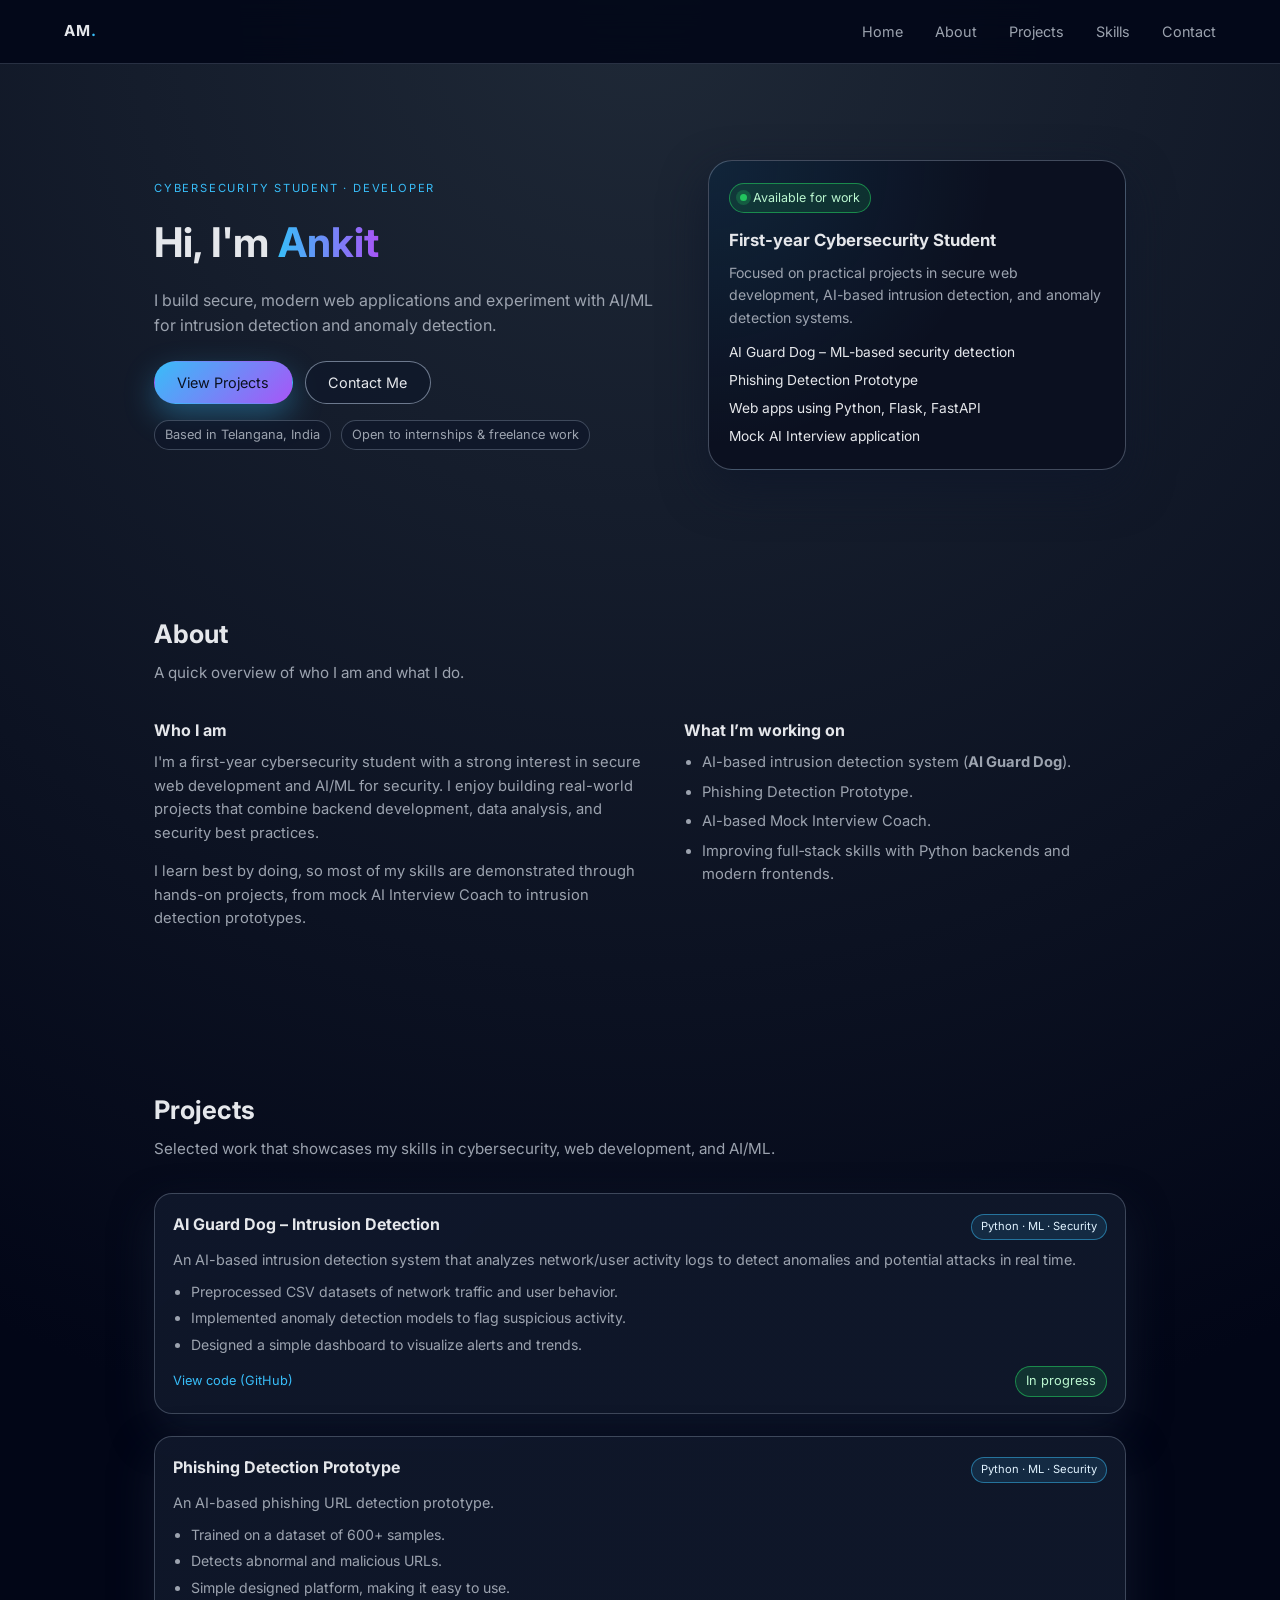
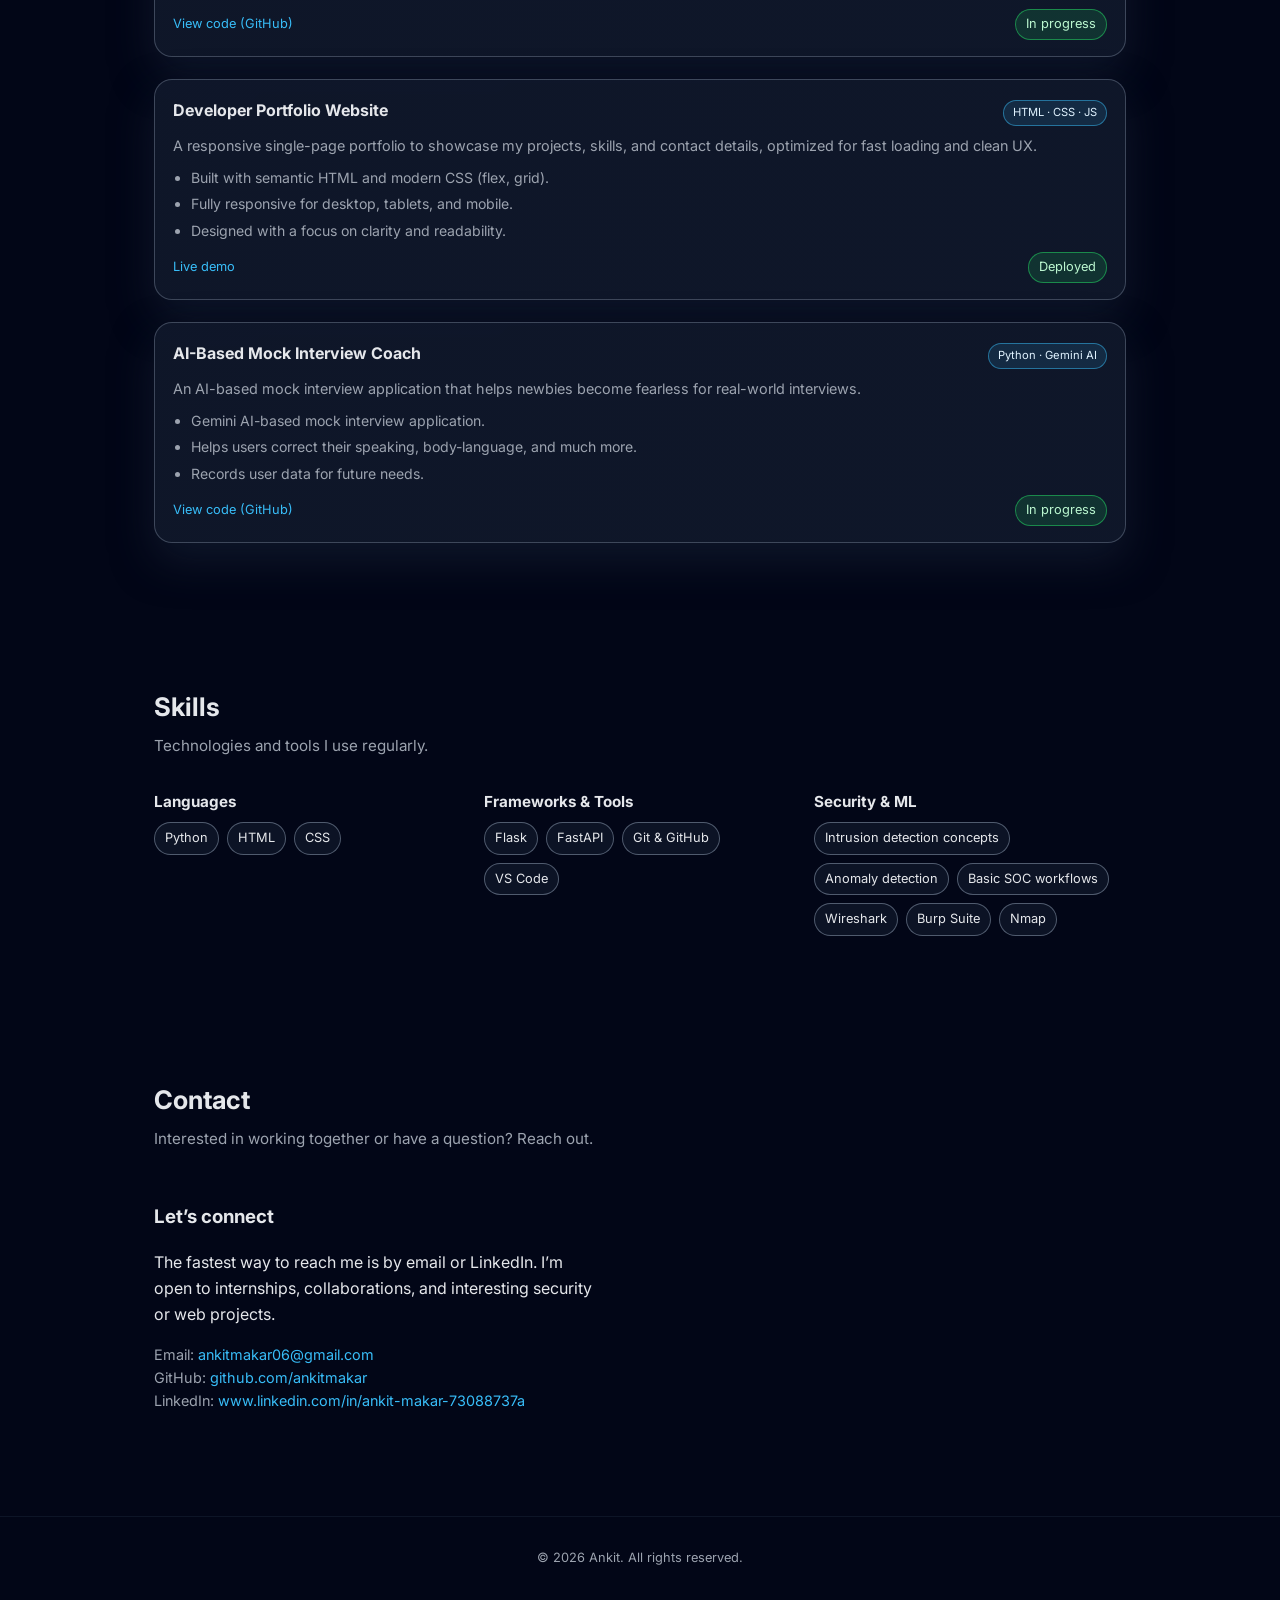
==== commit b3ba5af1: "Fix the contact section" ====
--- a/Portfolio/index.html
+++ b/Portfolio/index.html
@@ -13,7 +13,7 @@
 
 <body>
   <header class="top-nav">
-    <div class="logo">YS<span>.</span></div>
+    <div class="logo">AM<span>.</span></div>
     <nav>
       <a href="#home">Home</a>
       <a href="#about">About</a>
@@ -77,8 +77,8 @@
             practices.
           </p>
           <p>
-            I learn best by doing, so most of my skills are demonstrated through hands-on projects, from secure
-            messaging apps to
+            I learn best by doing, so most of my skills are demonstrated through hands-on projects, from mock AI
+            Interview Coach to
             intrusion detection prototypes.
           </p>
         </div>
@@ -87,7 +87,7 @@
           <ul class="bullet-list">
             <li>AI-based intrusion detection system (<strong>AI Guard Dog</strong>).</li>
             <li>Phishing Detection Prototype.</li>
-            <li>AI Based Mock Interview Coach.</li>
+            <li>AI-based Mock Interview Coach.</li>
             <li>Improving full‑stack skills with Python backends and modern frontends.</li>
           </ul>
         </div>
@@ -130,7 +130,7 @@
             <span class="tag">Python · ML · Security</span>
           </div>
           <p>
-            An AI based phishing URL detection prototype.
+            An AI-based phishing URL detection prototype.
           </p>
           <ul class="project-points">
             <li>Trained on a dataset of 600+ samples.</li>
@@ -155,7 +155,7 @@
           </p>
           <ul class="project-points">
             <li>Built with semantic HTML and modern CSS (flex, grid).</li>
-            <li>Fully responsive for desktop, tablet and mobile.</li>
+            <li>Fully responsive for desktop, tablets, and mobile.</li>
             <li>Designed with a focus on clarity and readability.</li>
           </ul>
           <div class="project-footer">
@@ -166,14 +166,14 @@
         <!-- Project 4 -->
         <article class="project-card">
           <div class="project-header">
-            <h3>AI Based Mock Interview Coach</h3>
-            <span class="tag">Python · OpenAI</span>
-          </div>
-          <p>
-            An AI based mock interview application that helps newbies become fearless for real-world interviews.
-          </p>
-          <ul class="project-points">
-            <li>OpenAI based AI mock interview application.</li>
+            <h3>AI-Based Mock Interview Coach</h3>
+            <span class="tag">Python · Gemini AI</span>
+          </div>
+          <p>
+            An AI-based mock interview application that helps newbies become fearless for real-world interviews.
+          </p>
+          <ul class="project-points">
+            <li>Gemini AI-based mock interview application.</li>
             <li>Helps users correct their speaking, body-language, and much more.</li>
             <li>Records user data for future needs.</li>
           </ul>
@@ -196,7 +196,6 @@
           <h3>Languages</h3>
           <ul class="chip-list">
             <li class="chip">Python</li>
-            <li class="chip">JavaScript</li>
             <li class="chip">HTML</li>
             <li class="chip">CSS</li>
           </ul>
@@ -240,26 +239,11 @@
           <ul class="contact-list">
             <li>Email: <a href="mailto:ankitmakar06@gmail.com">ankitmakar06@gmail.com</a></li>
             <li>GitHub: <a href="https://github.com/ankitmakar" target="_blank">github.com/ankitmakar</a></li>
-            <!-- After few days-->
             <li>LinkedIn: <a href="https://www.linkedin.com/in/ankit-makar-73088737a"
-                target="_blank">www.linkedin.com/in/ankit-makar-73088737a</a></li> <!--After few days I will add this-->
-          </ul>
-        </div>
-        <form class="contact-form" onsubmit="event.preventDefault(); alert('Thanks for reaching out!');">
-          <div class="form-row">
-            <label for="name">Name</label>
-            <input id="name" type="text" placeholder="Your Name" required />
-          </div>
-          <div class="form-row">
-            <label for="email">Email</label>
-            <input id="email" type="email" placeholder="yourname@example.com" required />
-          </div>
-          <div class="form-row">
-            <label for="message">Message</label>
-            <textarea id="message" rows="4" placeholder="How can I help?" required></textarea>
-          </div>
-          <button type="submit" class="btn primary-btn full-width">Send Message</button>
-        </form>
+                target="_blank">www.linkedin.com/in/ankit-makar-73088737a</a></li>
+          </ul>
+        </div>
+
       </div>
     </section>
   </main>
